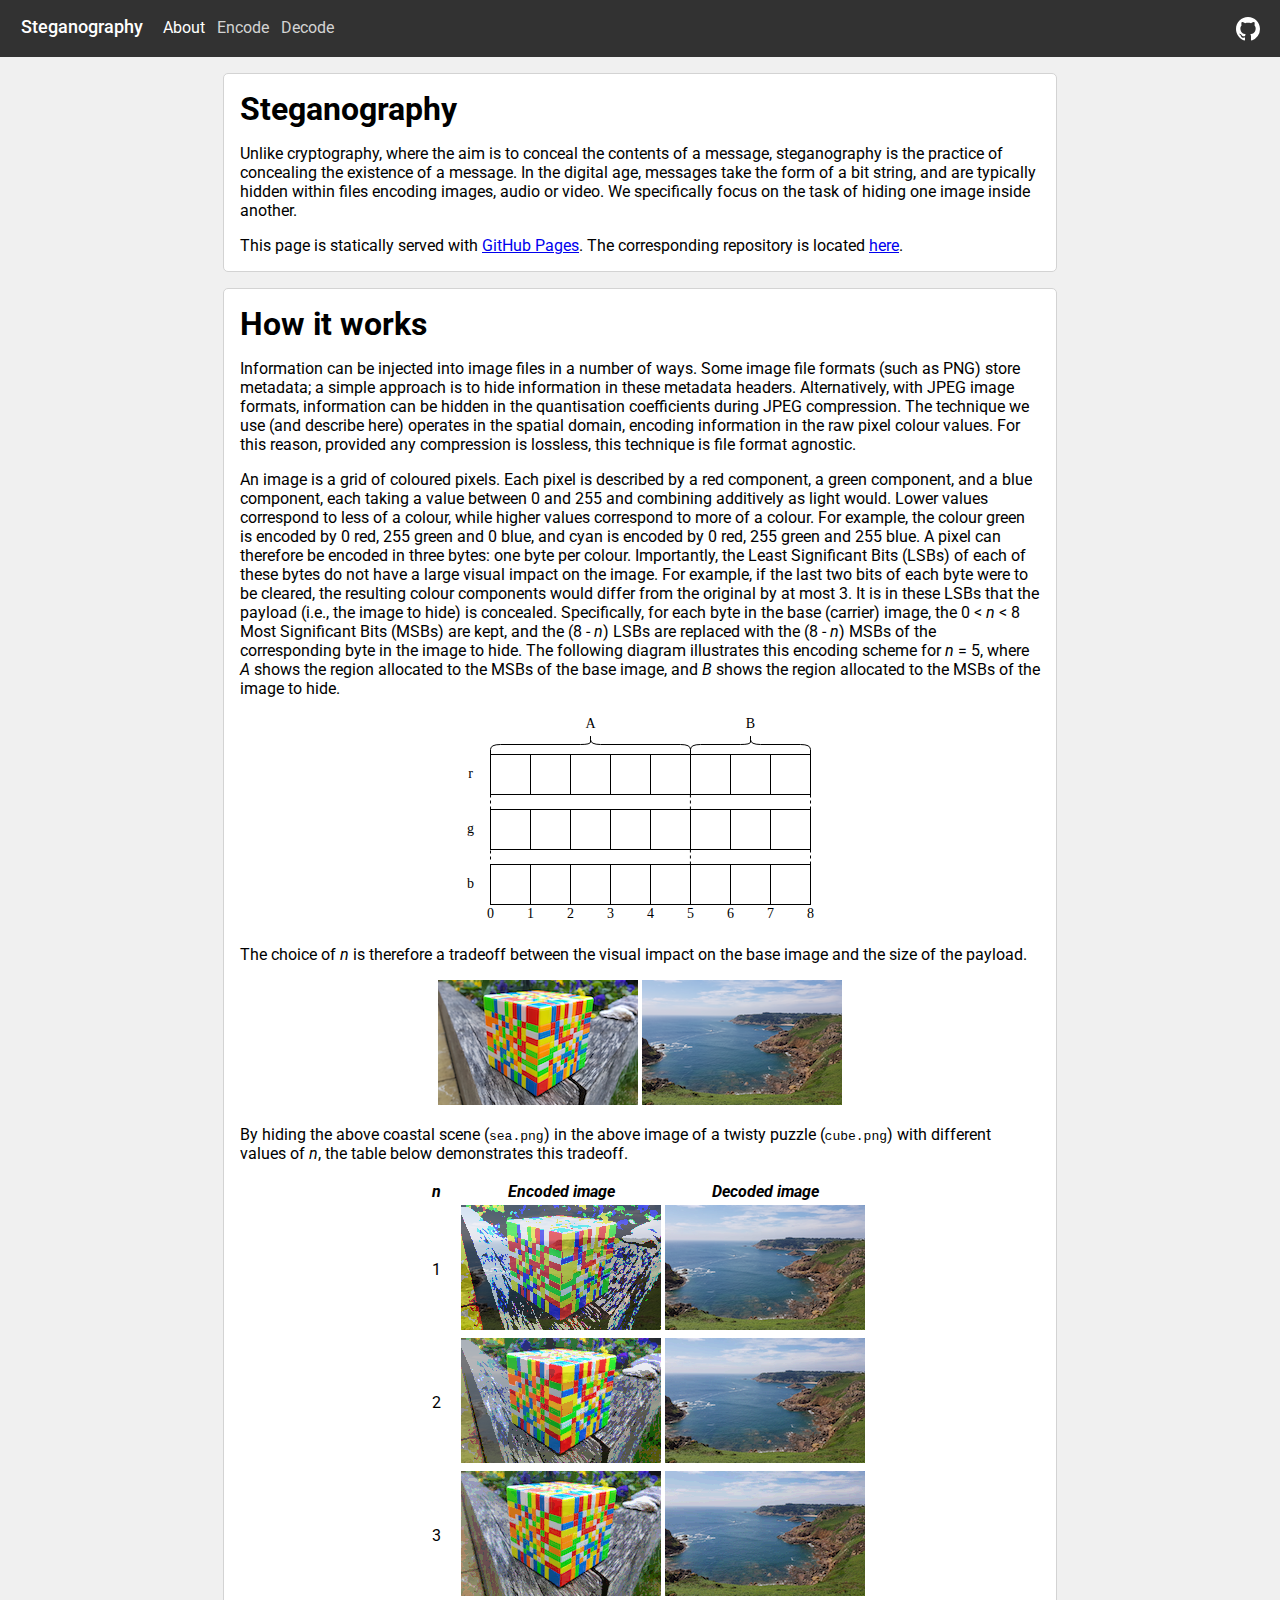
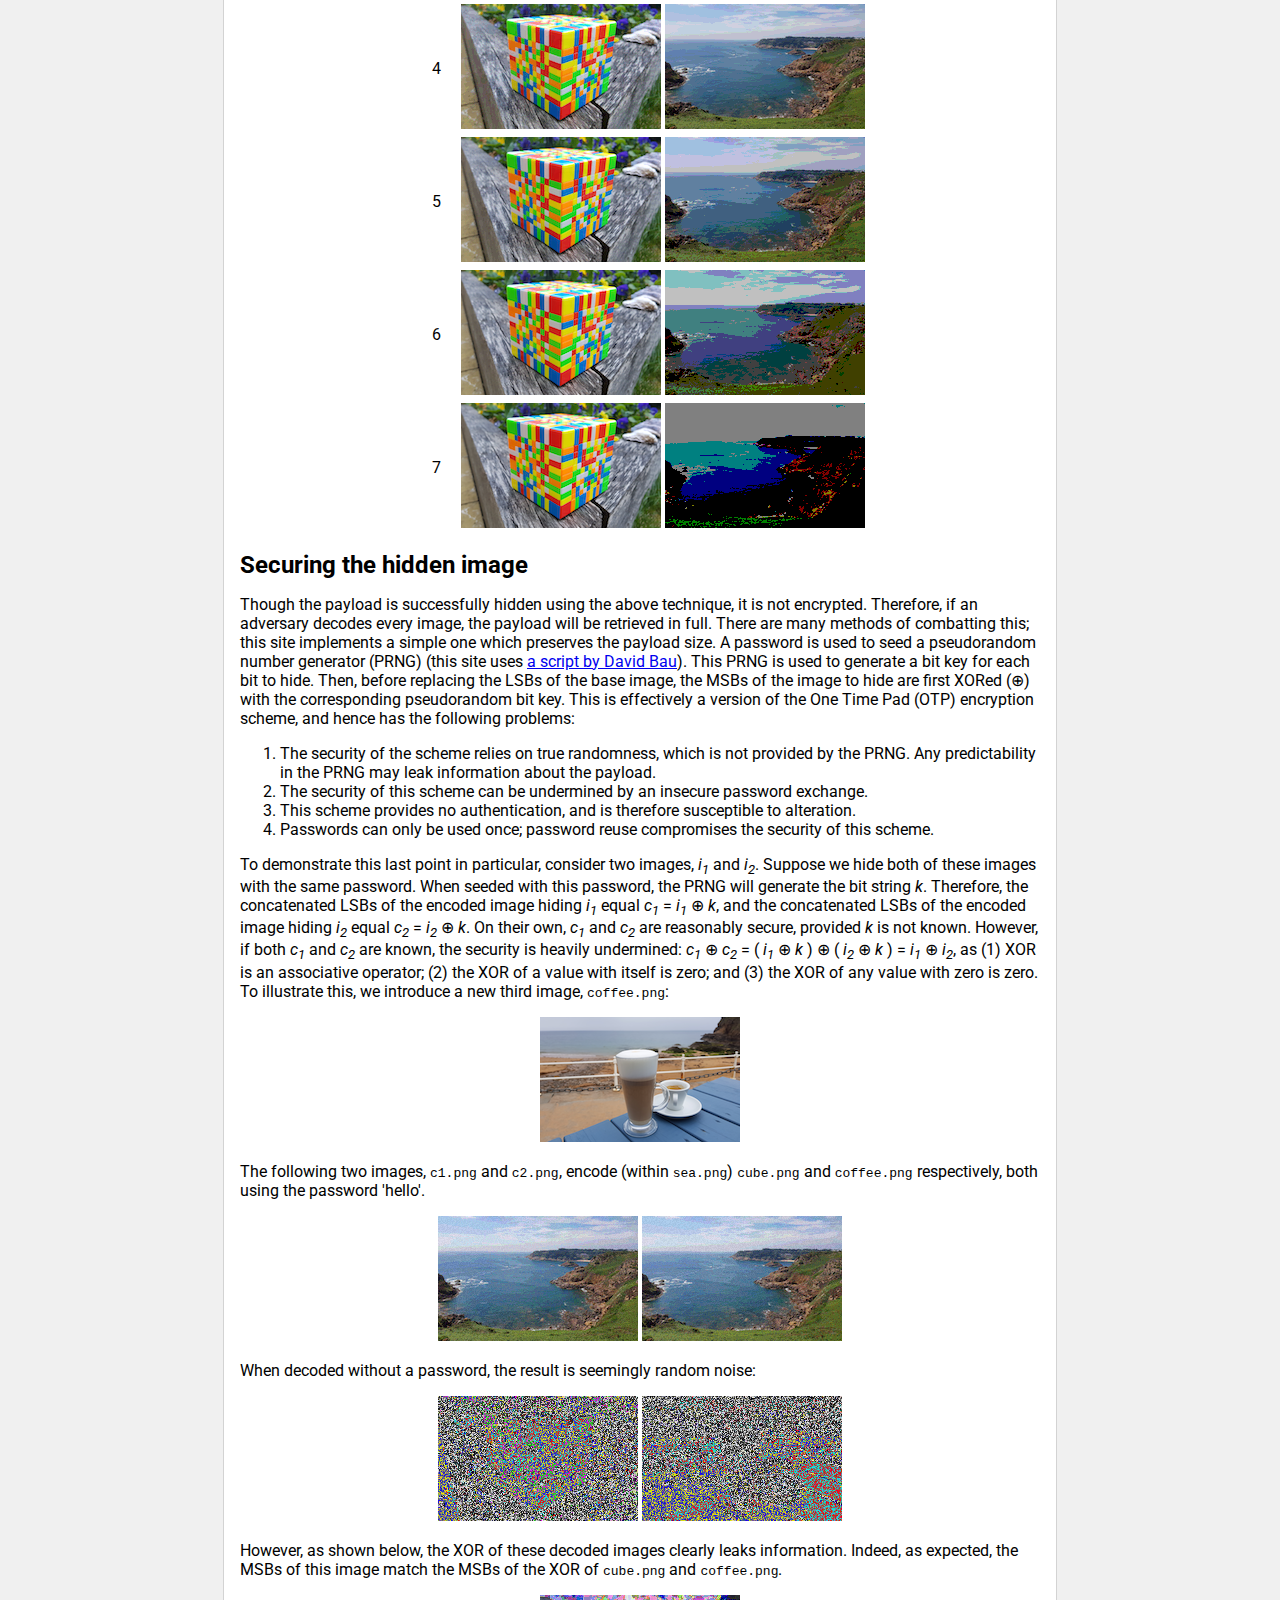
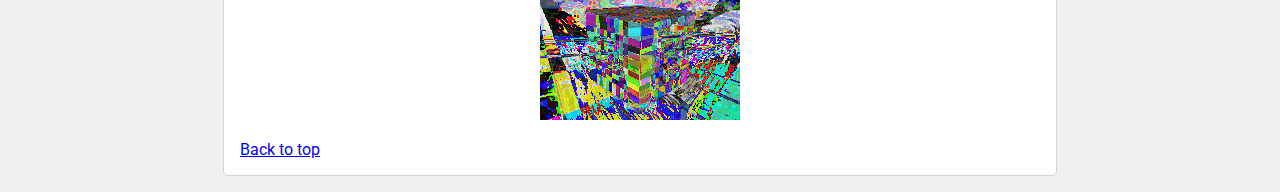
==== index.html @ f2ab7c4d "Initial commit" ====
<!DOCTYPE html>
<html xmlns="http://www.w3.org/1999/xhtml">
  <head>
    <meta charset="utf-8"/>
    <meta name="viewport" content="width=device-width, initial-scale=1, shrink-to-fit=no" />

    <link href="https://fonts.googleapis.com/css2?family=Roboto:wght@400;500&display=swap" rel="stylesheet" />
    <link rel="stylesheet" href="css/styles.css" />

    <title>Steg</title>
  </head>
  <body>
    <a id="top"></a>
    <nav>
      <span>
        <a class="title">Steganography<a>
        <a href="./" class="selected">About</a>
        <a href="encode">Encode</a>
        <a href="decode">Decode</a>
      </span>
      <span class="align-right">
        <a href="https://github.com/Michael-JB/js-steganography" class="right"><img src="images/gh-logo.svg"></a>
      </span>
    </nav>
    <main>
      <div class="content">
        <h1>Steganography</h1>
        <p> Unlike cryptography, where the aim is to conceal the contents of a message, steganography is the practice of concealing the existence of a message. In the digital age, messages take the form of a bit string, and are typically hidden within files encoding images, audio or video. We specifically focus on the task of hiding one image inside another.</p>
        <p class="final-p">This page is statically served with <a href="https://pages.github.com/">GitHub Pages</a>. The corresponding repository is located <a href="https://github.com/Michael-JB/js-steganography">here</a>.</p>
      </div>
      <div class="content">
        <h1>How it works</h1>
        <p>Information can be injected into image files in a number of ways. Some image file formats (such as PNG) store metadata; a simple approach is to hide information in these metadata headers. Alternatively, with JPEG image formats, information can be hidden in the quantisation coefficients during JPEG compression. The technique we use (and describe here) operates in the spatial domain, encoding information in the raw pixel colour values. For this reason, provided any compression is lossless, this technique is file format agnostic.</p>
        <p>An image is a grid of coloured pixels. Each pixel is described by a red component, a green component, and a blue component, each taking a value between 0 and 255 and combining additively as light would. Lower values correspond to less of a colour, while higher values correspond to more of a colour. For example, the colour green is encoded by 0 red, 255 green and 0 blue, and cyan is encoded by 0 red, 255 green and 255 blue. A pixel can therefore be encoded in three bytes: one byte per colour. Importantly, the Least Significant Bits (LSBs) of each of these bytes do not have a large visual impact on the image. For example, if the last two bits of each byte were to be cleared, the resulting colour components would differ from the original by at most 3. It is in these LSBs that the payload (i.e., the image to hide) is concealed. Specifically, for each byte in the base (carrier) image, the 0 &lt <var>n</var> &lt 8 Most Significant Bits (MSBs) are kept, and the (8 - <var>n</var>) LSBs are replaced with the (8 - <var>n</var>) MSBs of the corresponding byte in the image to hide. The following diagram illustrates this encoding scheme for <var>n</var> = 5, where <var>A</var> shows the region allocated to the MSBs of the base image, and <var>B</var> shows the region allocated to the MSBs of the image to hide.</p>
        <p class="centered"><img src="images/rgb.svg"/></p>
        <p>The choice of <var>n</var> is therefore a tradeoff between the visual impact on the base image and the size of the payload.</p>
        <p class="centered"><img src="images/cube.png"/> <img src="images/sea.png"/></p>
        <p>By hiding the above coastal scene (<code>sea.png</code>) in the above image of a twisty puzzle (<code>cube.png</code>) with different values of <var>n</var>, the table below demonstrates this tradeoff.
          <table class="centered-table">
            <thead>
              <tr>
                <th class="n"><var>n</var></th>
                <th><var>Encoded image</var></th>
                <th><var>Decoded image</var></th>
              </tr>
            </thead>
            <tbody>
              <tr>
                <td>1</td>
                <td><img src="images/encoded_1.png"/></td>
                <td><img src="images/decoded_1.png"/></td>
              </tr>
              <tr>
                <td>2</td>
                <td><img src="images/encoded_2.png"/></td>
                <td><img src="images/decoded_2.png"/></td>
              </tr>
              <tr>
                <td>3</td>
                <td><img src="images/encoded_3.png"/></td>
                <td><img src="images/decoded_3.png"/></td>
              </tr>
              <tr>
                <td>4</td>
                <td><img src="images/encoded_4.png"/></td>
                <td><img src="images/decoded_4.png"/></td>
              </tr>
              <tr>
                <td>5</td>
                <td><img src="images/encoded_5.png"/></td>
                <td><img src="images/decoded_5.png"/></td>
              </tr>
              <tr>
                <td>6</td>
                <td><img src="images/encoded_6.png"/></td>
                <td><img src="images/decoded_6.png"/></td>
              </tr>
              <tr>
                <td>7</td>
                <td><img src="images/encoded_7.png"/></td>
                <td><img src="images/decoded_7.png"/></td>
              </tr>
            </tbody>
          </table>
        </p>
        <h2>Securing the hidden image</h2>
        <p class="final-p">Though the payload is successfully hidden using the above technique, it is not encrypted. Therefore, if an adversary decodes every image, the payload will be retrieved in full. There are many methods of combatting this; this site implements a simple one which preserves the payload size. A password is used to seed a pseudorandom number generator (PRNG) (this site uses <a href="https://github.com/davidbau/seedrandom">a script by David Bau</a>). This PRNG is used to generate a bit key for each bit to hide. Then, before replacing the LSBs of the base image, the MSBs of the image to hide are first XORed (⊕) with the corresponding pseudorandom bit key. This is effectively a version of the One Time Pad (OTP) encryption scheme, and hence has the following problems:
        <ol>
          <li>The security of the scheme relies on true randomness, which is not provided by the PRNG. Any predictability in the PRNG may leak information about the payload.</li>
          <li>The security of this scheme can be undermined by an insecure password exchange.</li>
          <li>This scheme provides no authentication, and is therefore susceptible to alteration.</li>
          <li>Passwords can only be used once; password reuse compromises the security of this scheme.</li>
        </ol>
        To demonstrate this last point in particular, consider two images, <var>i<sub>1</sub></var> and <var>i<sub>2</sub></var>. Suppose we hide both of these images with the same password. When seeded with this password, the PRNG will generate the bit string <var>k</var>. Therefore, the concatenated LSBs of the encoded image hiding <var>i<sub>1</sub></var> equal <var>c<sub>1</sub></var> = <var>i<sub>1</sub></var> ⊕ <var>k</var>, and the concatenated LSBs of the encoded image hiding <var>i<sub>2</sub></var> equal <var>c<sub>2</sub></var> = <var>i<sub>2</sub></var> ⊕ <var>k</var>. On their own, <var>c<sub>1</sub></var> and <var>c<sub>2</sub></var> are reasonably secure, provided <var>k</var> is not known. However, if both <var>c<sub>1</sub></var> and <var>c<sub>2</sub></var> are known, the security is heavily undermined: <var>c<sub>1</sub></var> ⊕ <var>c<sub>2</sub></var> = ( <var>i<sub>1</sub></var> ⊕ <var>k</var> ) ⊕ ( <var>i<sub>2</sub></var> ⊕ <var>k</var> ) = <var>i<sub>1</sub></var> ⊕ <var>i<sub>2</sub></var>, as (1) XOR is an associative operator; (2) the XOR of a value with itself is zero; and (3) the XOR of any value with zero is zero. To illustrate this, we introduce a new third image, <code>coffee.png</code>:
        <p class="centered"><img src="images/coffee.png"/></p>
        The following two images, <code>c1.png</code> and <code>c2.png</code>, encode (within <code>sea.png</code>) <code>cube.png</code> and <code>coffee.png</code> respectively, both using the password 'hello'.
        <p class="centered"><img src="images/c1.png"/> <img src="images/c2.png"/></p>
        When decoded without a password, the result is seemingly random noise:
        <p class="centered"><img src="images/c1-decoded.png"/> <img src="images/c2-decoded.png"/></p>
        However, as shown below, the XOR of these decoded images clearly leaks information. Indeed, as expected, the MSBs of this image match the MSBs of the XOR of <code>cube.png</code> and <code>coffee.png</code>.
        <p class="centered"><img src="images/xor.png"/></p></p>
        <a href="#top">Back to top</a>
      </div>
    </main>
  </body>
</html>
---- css/styles.css ----
html, body {
  margin: 0;
  padding: 0;
  font-family: 'Roboto', sans-serif;
  background-color: rgb(240, 240, 240);
}

.hidden {
  display: none;
}

h1, h2 {
  margin-top: 0;
  margin-bottom: .5em;
}

nav {
  margin: 0 0 1em 0;
  padding: 1em;
  background-color: rgb(50, 50, 50);
  display: flex;
  align-items: baseline;
}

nav a {
  color: lightgrey;
  text-decoration: none;
  padding: 0 .25em;
}

nav a:hover {
  color: white;
}

nav .selected {
  color: white;
}

nav .title {
  color: white;
  font-size: large;
  font-weight: 500;
}

nav .align-right {
  flex-grow: 1;
  text-align: right;
}

nav img {
  height: 1.5em;
  width: auto;
  fill: white;
  vertical-align: middle;
}

main {
  margin: 0 1em;
}

.content {
  padding: 1em;
  min-width: 10em;
  max-width: 50em;
  overflow-x: auto;
  margin-bottom: 1em;
  margin-left: auto;
  margin-right: auto;
  background-color: white;
  border-radius: 5px;
  border: 1px solid lightgrey;
}

hr {
  border: 0;
  border-top: 1px solid lightgrey;
}

input {
  margin-left: .4em;
}

.btn.btn-small {
  padding: .25em .4em;
  margin: .25 .25em 0 0;
  font-size: small;
}

.btn {
  padding: .5em .75em;
  margin: .75em .5em 0 0;
  font-size: medium;
  color: white;
  background-color:rgb(102, 126, 138);
  border: 1px solid rgb(92, 114, 125);
  border-radius: 4px;
  transition: all ease 0.3s;
  display: block;
}

.btn:hover {
	background-color:#5C727D;
}

.btn:focus {
  outline: none;
  box-shadow: 0 0 0 2px #7F9CAA;
  background-color: #5C727D;
}

.btn:active {
	background-color: #4A5B63;
}

.btn:disabled {
  opacity: 0.5;
}

.btn.inline {
  display: inline-block;
}

.final-p {
  margin-bottom: 0;
}

.row-label {
  margin-bottom: .5em;
  display: block;
}

.centered {
  text-align: center;
}

.centered-table {
  margin: 0px auto;
}

th.n {
  width: 10%;
}

td {
  text-align: center;
}

label.disclaimer-label {
  color: rgb(50, 50, 50);
  display: block;
  font-size: small;
  margin-top: .25em;
}
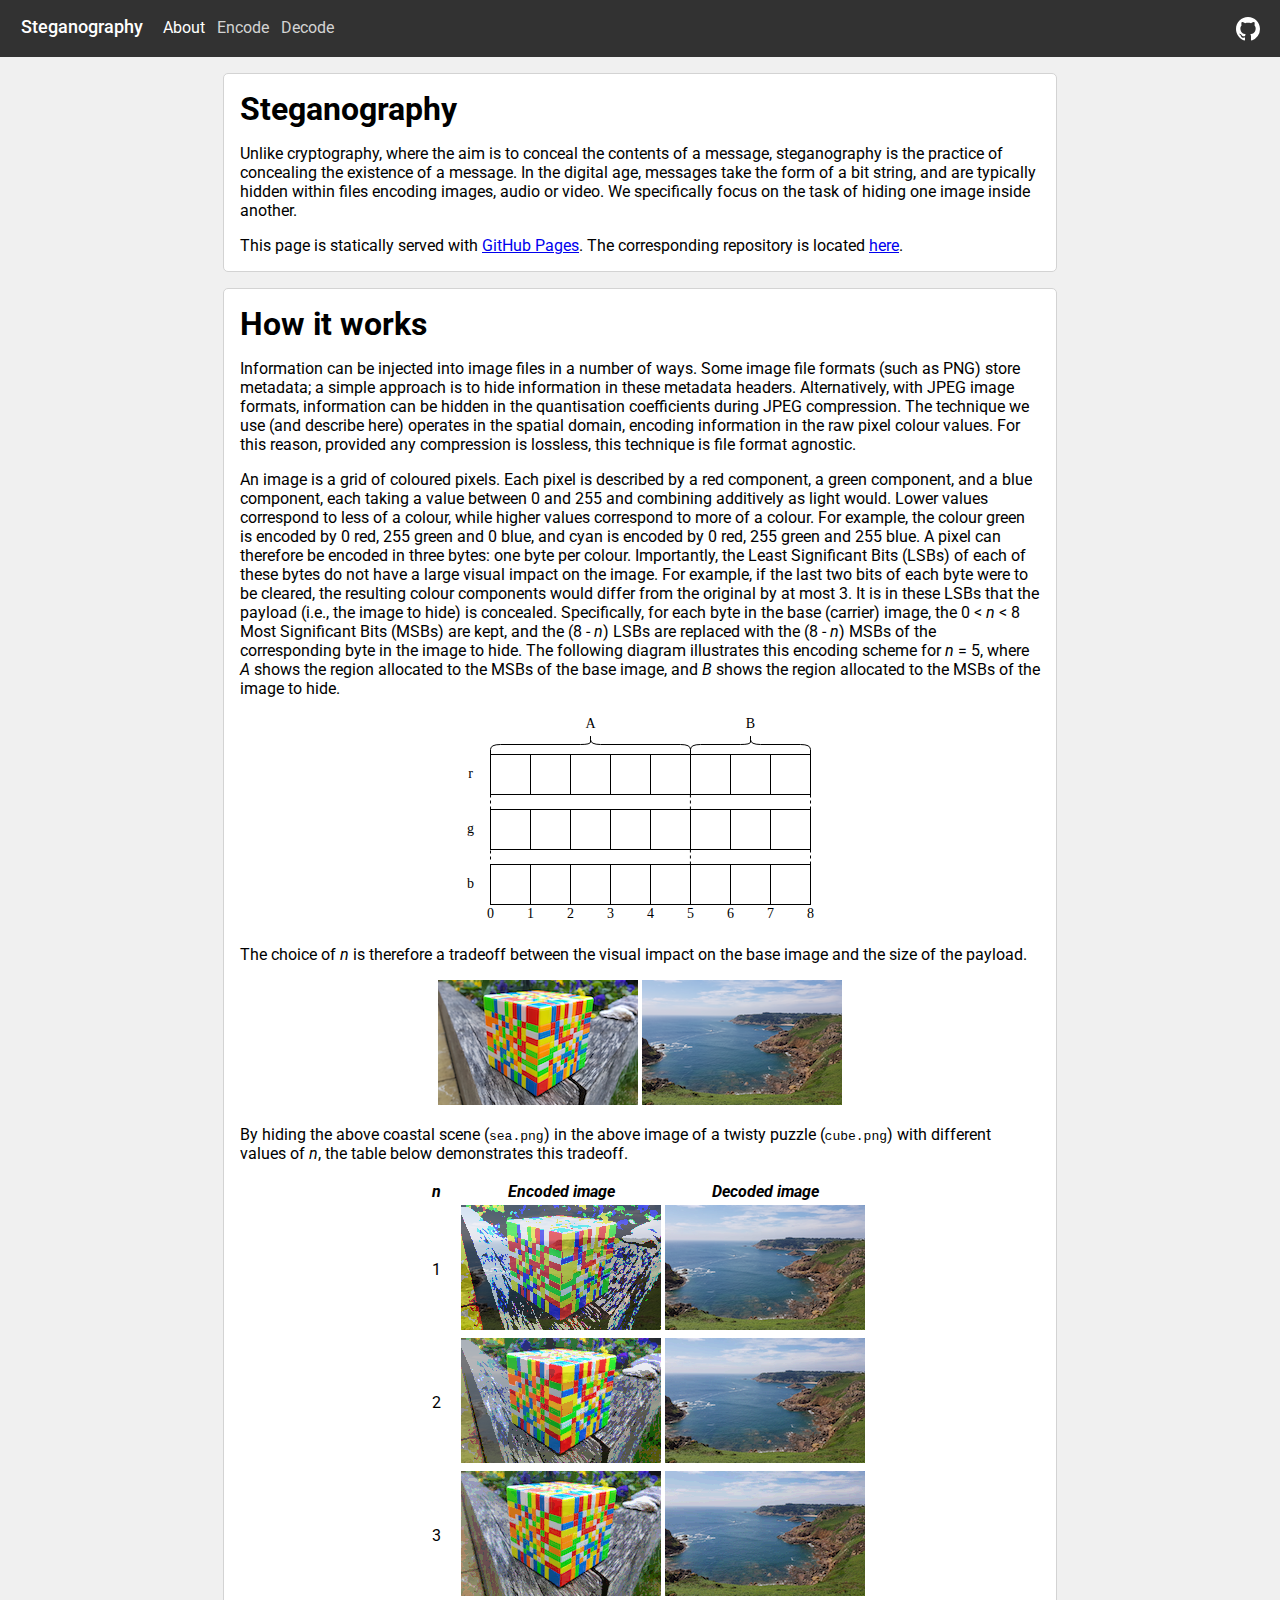
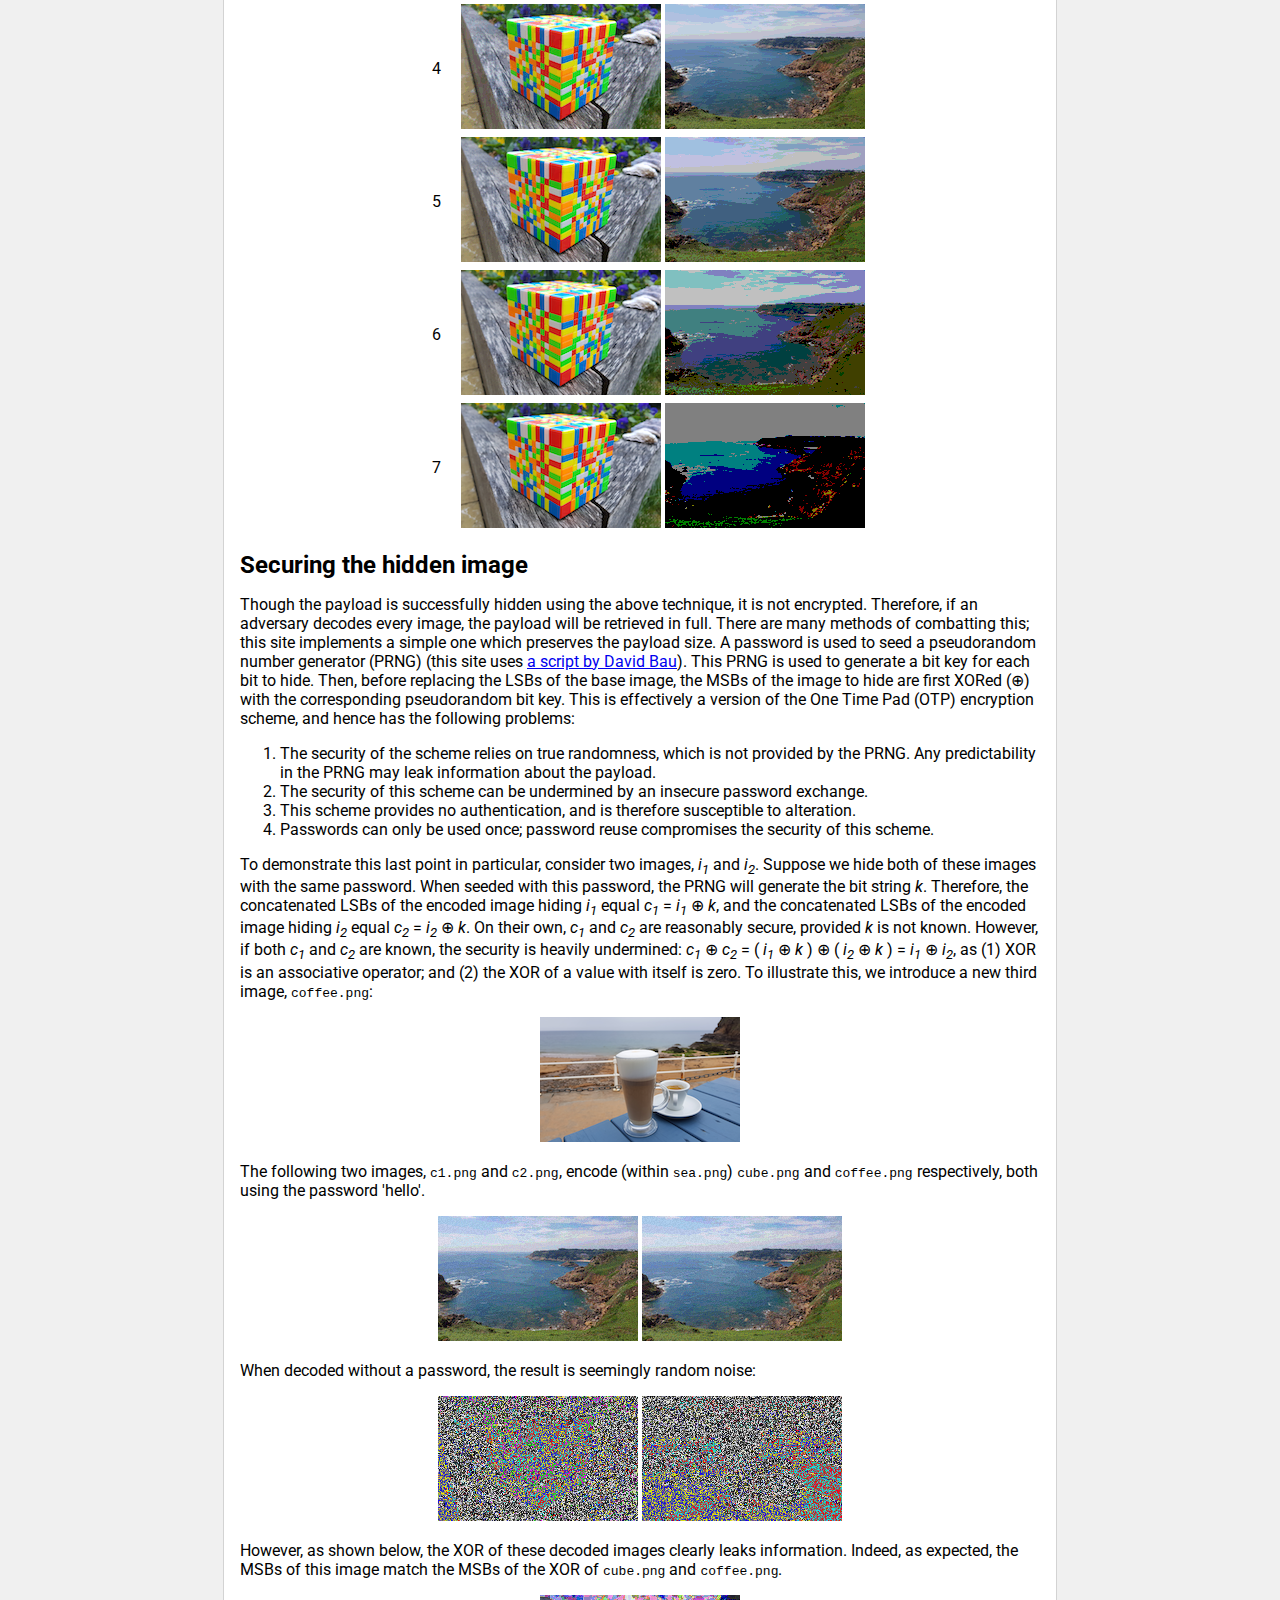
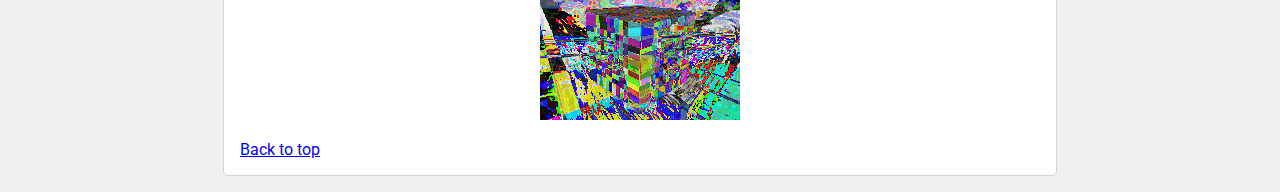
==== commit 43b6f53b: "Fix error in security description" ====
--- a/index.html
+++ b/index.html
@@ -6,8 +6,9 @@
 
     <link href="https://fonts.googleapis.com/css2?family=Roboto:wght@400;500&display=swap" rel="stylesheet" />
     <link rel="stylesheet" href="css/styles.css" />
+    <link rel="shortcut icon" type="image/x-icon" href="favicon.ico">
 
-    <title>Steg</title>
+    <title>Steganography</title>
   </head>
   <body>
     <a id="top"></a>
@@ -91,7 +92,7 @@
           <li>This scheme provides no authentication, and is therefore susceptible to alteration.</li>
           <li>Passwords can only be used once; password reuse compromises the security of this scheme.</li>
         </ol>
-        To demonstrate this last point in particular, consider two images, <var>i<sub>1</sub></var> and <var>i<sub>2</sub></var>. Suppose we hide both of these images with the same password. When seeded with this password, the PRNG will generate the bit string <var>k</var>. Therefore, the concatenated LSBs of the encoded image hiding <var>i<sub>1</sub></var> equal <var>c<sub>1</sub></var> = <var>i<sub>1</sub></var> ⊕ <var>k</var>, and the concatenated LSBs of the encoded image hiding <var>i<sub>2</sub></var> equal <var>c<sub>2</sub></var> = <var>i<sub>2</sub></var> ⊕ <var>k</var>. On their own, <var>c<sub>1</sub></var> and <var>c<sub>2</sub></var> are reasonably secure, provided <var>k</var> is not known. However, if both <var>c<sub>1</sub></var> and <var>c<sub>2</sub></var> are known, the security is heavily undermined: <var>c<sub>1</sub></var> ⊕ <var>c<sub>2</sub></var> = ( <var>i<sub>1</sub></var> ⊕ <var>k</var> ) ⊕ ( <var>i<sub>2</sub></var> ⊕ <var>k</var> ) = <var>i<sub>1</sub></var> ⊕ <var>i<sub>2</sub></var>, as (1) XOR is an associative operator; (2) the XOR of a value with itself is zero; and (3) the XOR of any value with zero is zero. To illustrate this, we introduce a new third image, <code>coffee.png</code>:
+        To demonstrate this last point in particular, consider two images, <var>i<sub>1</sub></var> and <var>i<sub>2</sub></var>. Suppose we hide both of these images with the same password. When seeded with this password, the PRNG will generate the bit string <var>k</var>. Therefore, the concatenated LSBs of the encoded image hiding <var>i<sub>1</sub></var> equal <var>c<sub>1</sub></var> = <var>i<sub>1</sub></var> ⊕ <var>k</var>, and the concatenated LSBs of the encoded image hiding <var>i<sub>2</sub></var> equal <var>c<sub>2</sub></var> = <var>i<sub>2</sub></var> ⊕ <var>k</var>. On their own, <var>c<sub>1</sub></var> and <var>c<sub>2</sub></var> are reasonably secure, provided <var>k</var> is not known. However, if both <var>c<sub>1</sub></var> and <var>c<sub>2</sub></var> are known, the security is heavily undermined: <var>c<sub>1</sub></var> ⊕ <var>c<sub>2</sub></var> = ( <var>i<sub>1</sub></var> ⊕ <var>k</var> ) ⊕ ( <var>i<sub>2</sub></var> ⊕ <var>k</var> ) = <var>i<sub>1</sub></var> ⊕ <var>i<sub>2</sub></var>, as (1) XOR is an associative operator; and (2) the XOR of a value with itself is zero. To illustrate this, we introduce a new third image, <code>coffee.png</code>:
         <p class="centered"><img src="images/coffee.png"/></p>
         The following two images, <code>c1.png</code> and <code>c2.png</code>, encode (within <code>sea.png</code>) <code>cube.png</code> and <code>coffee.png</code> respectively, both using the password 'hello'.
         <p class="centered"><img src="images/c1.png"/> <img src="images/c2.png"/></p>
